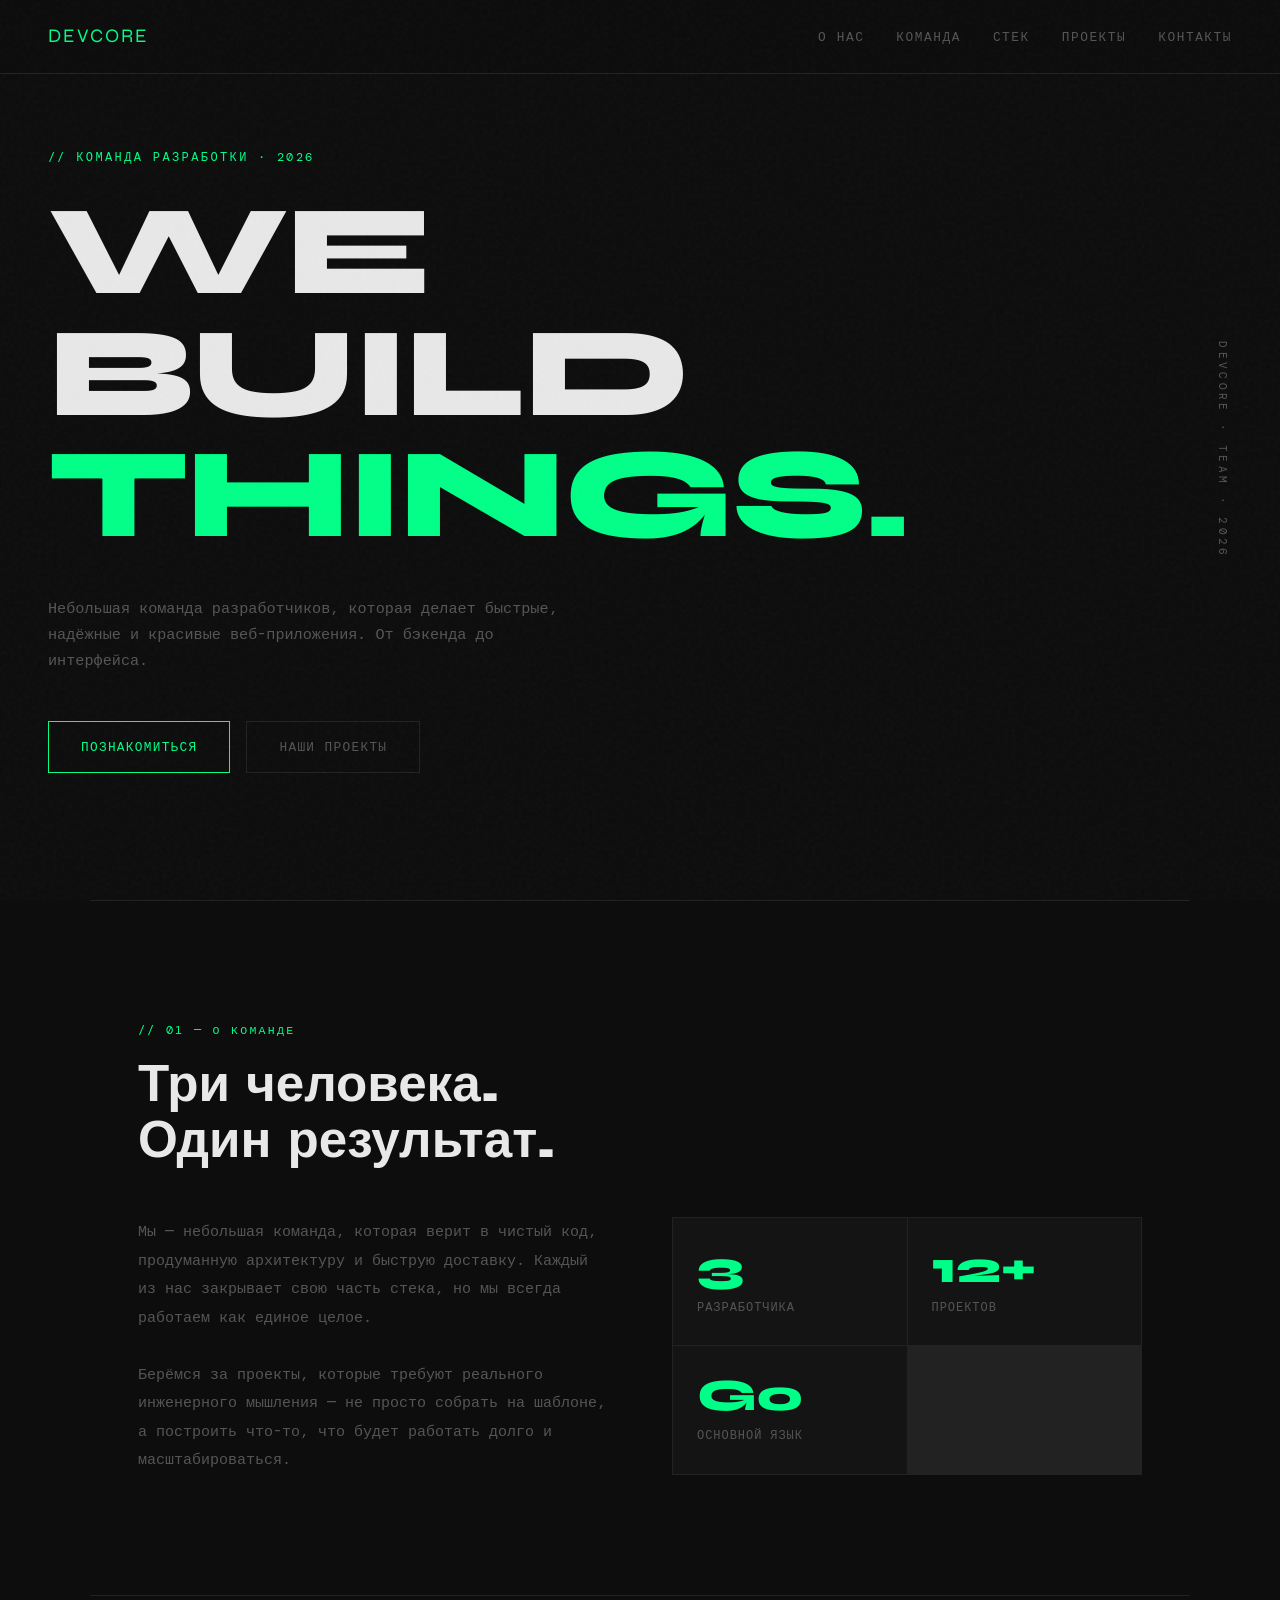
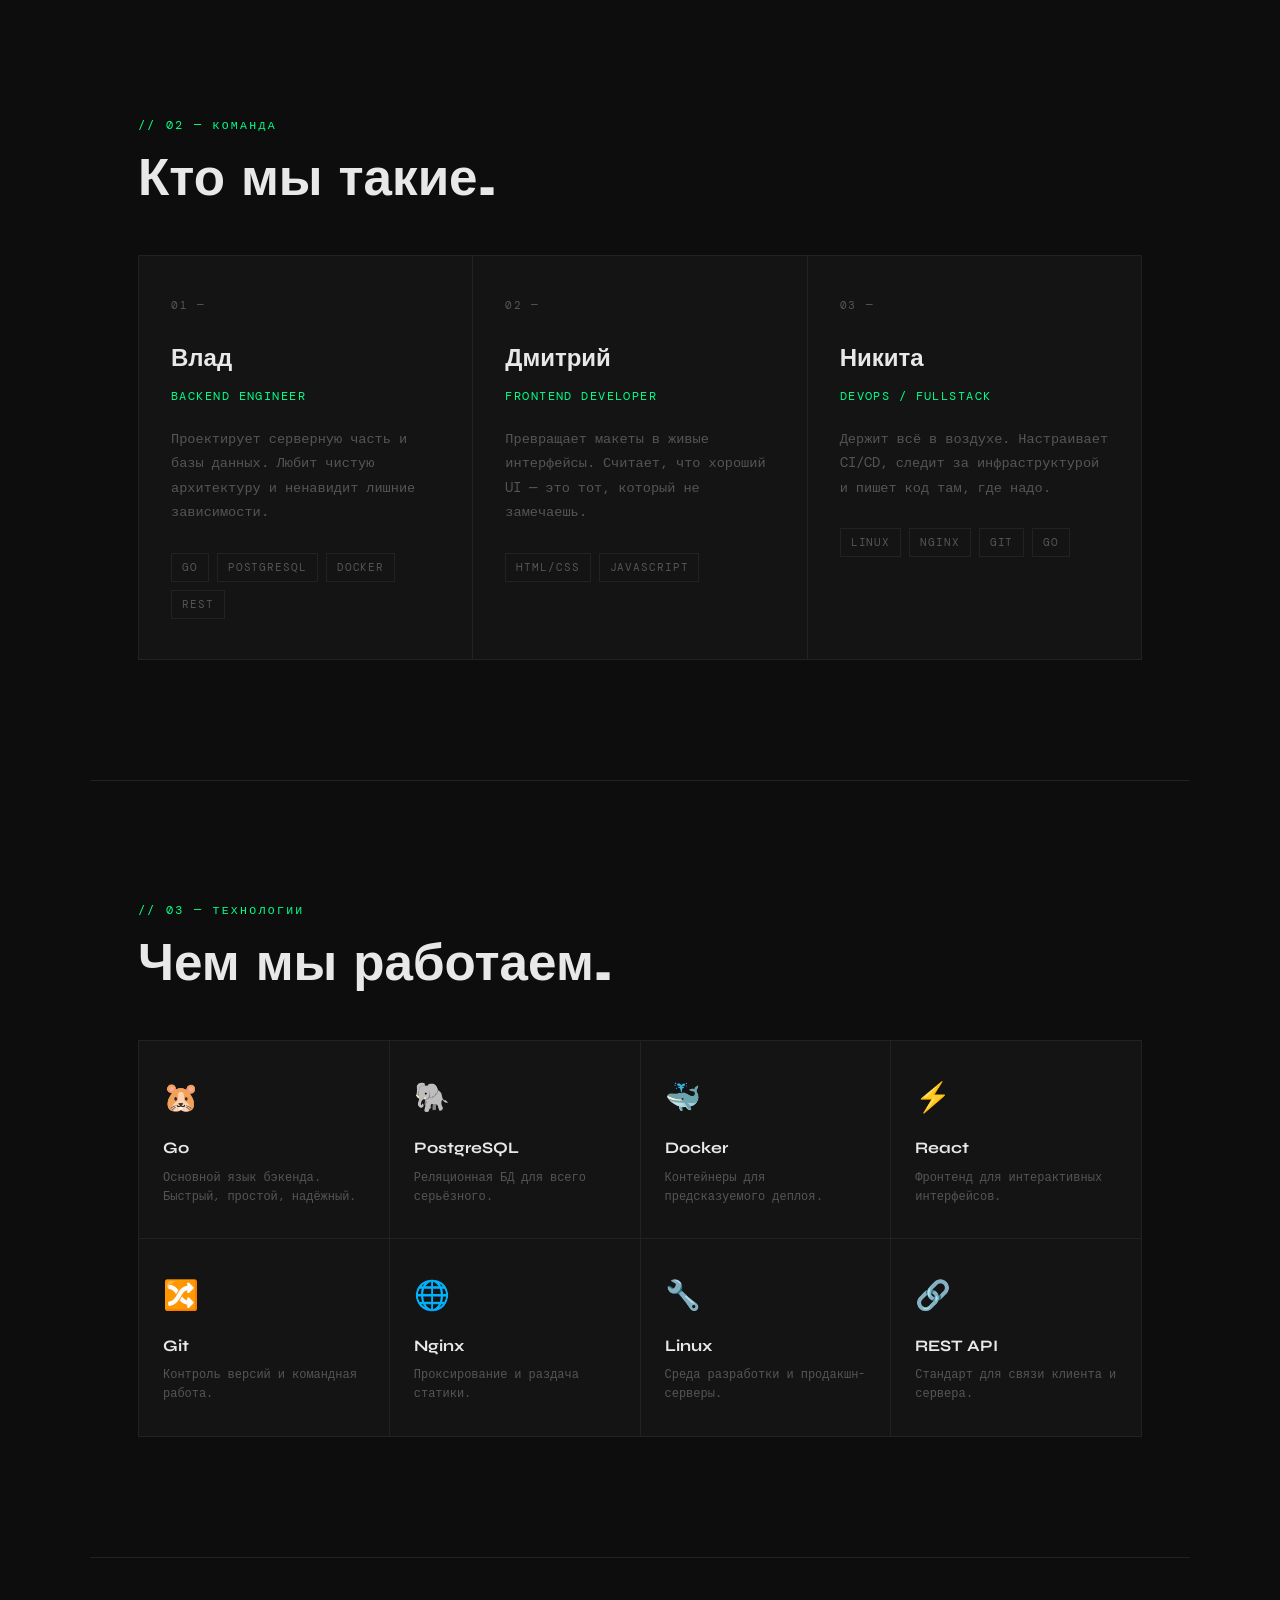
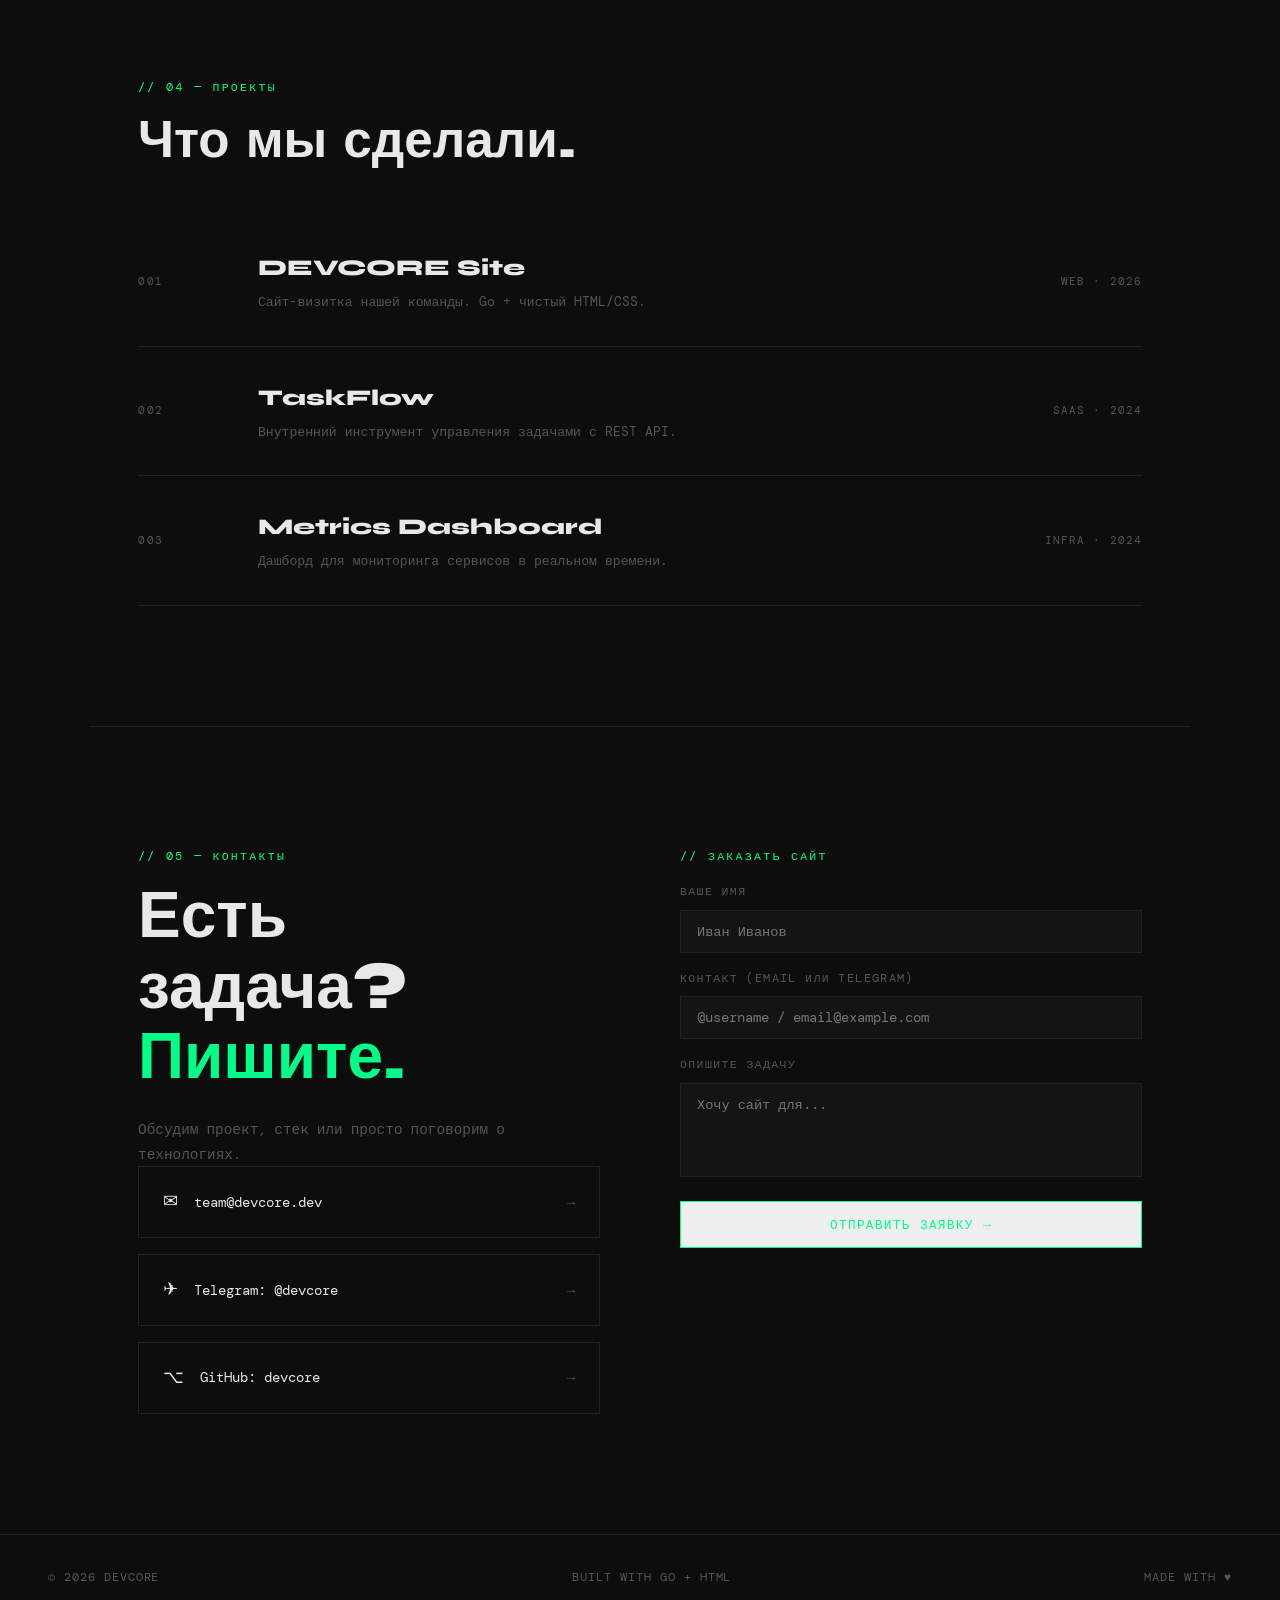
==== templates/index.html @ 5603a190 "New project architecture" ====
<!DOCTYPE html>
<html lang="ru">
<head> 
  <meta charset="UTF-8" />
  <meta name="viewport" content="width=device-width, initial-scale=1.0" />
  <title>DEVCORE — Команда разработки</title>
  <link rel="preconnect" href="https://fonts.googleapis.com" />
  <link href="https://fonts.googleapis.com/css2?family=Syne:wght@700;800&family=DM+Mono:wght@300;400&display=swap" rel="stylesheet" />
  <link rel="stylesheet" href="/static/css/style.css" />
</head>
<body>

  <!-- NAV -->
  <nav>
    <div class="nav-logo">DEVCORE</div>
    <ul class="nav-links">
      <li><a href="#about">О нас</a></li>
      <li><a href="#team">Команда</a></li>
      <li><a href="#tech">Стек</a></li>
      <li><a href="#projects">Проекты</a></li>
      <li><a href="#contact">Контакты</a></li>
    </ul>
  </nav>

  <!-- HERO -->
  <section id="hero">
    <p class="hero-label">// Команда разработки · 2026</p>
    <h1 class="hero-title">WE<br/>BUILD<br/><span>THINGS.</span></h1>
    <p class="hero-sub">
      Небольшая команда разработчиков, которая делает быстрые,
      надёжные и красивые веб-приложения. От бэкенда до интерфейса.
    </p>
    <div class="hero-cta">
      <a href="#team" class="btn">Познакомиться</a>
      <a href="#projects" class="btn btn-ghost">Наши проекты</a>
    </div>
    <span class="hero-line">DEVCORE · TEAM · 2026</span>
  </section>

  <div class="divider"></div>

  <!-- О КОМАНДЕ -->
  <section id="about">
    <div class="reveal">
      <p class="section-label">// 01 — О команде</p>
      <h2 class="section-title">Три человека.<br/>Один результат.</h2>
    </div>
    <div class="about-grid reveal">
      <div class="about-text">
        <p>Мы — небольшая команда, которая верит в чистый код, продуманную архитектуру и быструю доставку. Каждый из нас закрывает свою часть стека, но мы всегда работаем как единое целое.</p>
        <br/>
        <p>Берёмся за проекты, которые требуют реального инженерного мышления — не просто собрать на шаблоне, а построить что-то, что будет работать долго и масштабироваться.</p>
      </div>
      <div class="about-stats">
        <div class="stat">
          <div class="stat-number">3</div>
          <div class="stat-label">Разработчика</div>
        </div>
        <div class="stat">
          <div class="stat-number">12+</div>
          <div class="stat-label">Проектов</div>
        </div>
        <div class="stat">
          <div class="stat-number">Go</div>
          <div class="stat-label">Основной язык</div>
    </div>
  </section>
  <div class="divider"></div>

  <!-- КОМАНДА -->
  <section id="team">
    <div class="reveal">
      <p class="section-label">// 02 — Команда</p>
      <h2 class="section-title">Кто мы такие.</h2>
    </div>
    <div class="team-grid reveal">

      <div class="member">
        <div class="member-number">01 —</div>
        <div class="member-name">Влад</div>
        <div class="member-role">Backend Engineer</div>
        <div class="member-desc">
          Проектирует серверную часть и базы данных. Любит чистую архитектуру и ненавидит лишние зависимости.
        </div>
        <div class="member-skills">
          <span class="skill-tag">Go</span>
          <span class="skill-tag">PostgreSQL</span>
          <span class="skill-tag">Docker</span>
          <span class="skill-tag">REST</span>
        </div>
      </div>

      <div class="member">
        <div class="member-number">02 —</div>
        <div class="member-name">Дмитрий</div>
        <div class="member-role">Frontend Developer</div>
        <div class="member-desc">
          Превращает макеты в живые интерфейсы. Считает, что хороший UI — это тот, который не замечаешь.
        </div>
        <div class="member-skills">
          <span class="skill-tag">HTML/CSS</span>
          <span class="skill-tag">JavaScript</span>
        </div>
      </div>

      <div class="member">
        <div class="member-number">03 —</div>
        <div class="member-name">Никита</div>
        <div class="member-role">DevOps / Fullstack</div>
        <div class="member-desc">
          Держит всё в воздухе. Настраивает CI/CD, следит за инфраструктурой и пишет код там, где надо.
        </div>
        <div class="member-skills">
          <span class="skill-tag">Linux</span>
          <span class="skill-tag">Nginx</span>
          <span class="skill-tag">Git</span>
          <span class="skill-tag">Go</span>
        </div>
      </div>

    </div>
  </section>

  <div class="divider"></div>

  <!-- ТЕХНОЛОГИИ -->
  <section id="tech">
    <div class="reveal">
      <p class="section-label">// 03 — Технологии</p>
      <h2 class="section-title">Чем мы работаем.</h2>
    </div>
    <div class="tech-grid reveal">
      <div class="tech-item">
        <div class="tech-icon">🐹</div>
        <div class="tech-name">Go</div>
        <div class="tech-desc">Основной язык бэкенда. Быстрый, простой, надёжный.</div>
      </div>
      <div class="tech-item">
        <div class="tech-icon">🐘</div>
        <div class="tech-name">PostgreSQL</div>
        <div class="tech-desc">Реляционная БД для всего серьёзного.</div>
      </div>
      <div class="tech-item">
        <div class="tech-icon">🐳</div>
        <div class="tech-name">Docker</div>
        <div class="tech-desc">Контейнеры для предсказуемого деплоя.</div>
      </div>
      <div class="tech-item">
        <div class="tech-icon">⚡</div>
        <div class="tech-name">React</div>
        <div class="tech-desc">Фронтенд для интерактивных интерфейсов.</div>
      </div>
      <div class="tech-item">
        <div class="tech-icon">🔀</div>
        <div class="tech-name">Git</div>
        <div class="tech-desc">Контроль версий и командная работа.</div>
      </div>
      <div class="tech-item">
        <div class="tech-icon">🌐</div>
        <div class="tech-name">Nginx</div>
        <div class="tech-desc">Проксирование и раздача статики.</div>
      </div>
      <div class="tech-item">
        <div class="tech-icon">🔧</div>
        <div class="tech-name">Linux</div>
        <div class="tech-desc">Среда разработки и продакшн-серверы.</div>
      </div>
      <div class="tech-item">
        <div class="tech-icon">🔗</div>
        <div class="tech-name">REST API</div>
        <div class="tech-desc">Стандарт для связи клиента и сервера.</div>
      </div>
    </div>
  </section>

  <div class="divider"></div>

  <!-- ПРОЕКТЫ -->
  <section id="projects">
    <div class="reveal">
      <p class="section-label">// 04 — Проекты</p>
      <h2 class="section-title">Что мы сделали.</h2>
    </div>
    <div class="projects-list reveal">
      <a href="#" class="project">
        <span class="project-num">001</span>
        <div>
          <div class="project-name">DEVCORE Site</div>
          <div class="project-desc">Сайт-визитка нашей команды. Go + чистый HTML/CSS.</div>
        </div>
        <span class="project-tag">Web · 2026</span>
      </a>
      <a href="#" class="project">
        <span class="project-num">002</span>
        <div>
          <div class="project-name">TaskFlow</div>
          <div class="project-desc">Внутренний инструмент управления задачами с REST API.</div>
        </div>
        <span class="project-tag">SaaS · 2024</span>
      </a>
      <a href="#" class="project">
        <span class="project-num">003</span>
        <div>
          <div class="project-name">Metrics Dashboard</div>
          <div class="project-desc">Дашборд для мониторинга сервисов в реальном времени.</div>
        </div>
        <span class="project-tag">Infra · 2024</span>
      </a>
    </div>
  </section>

  <div class="divider"></div>

  <!-- КОНТАКТЫ -->
<section id="contact">
  <div class="contact-wrap">
    <div class="reveal">
      <p class="section-label">// 05 — Контакты</p>
      <div class="contact-big">Есть<br/>задача?<br/><span>Пишите.</span></div>
      <p class="contact-sub">Обсудим проект, стек или просто поговорим о технологиях.</p>
      <div class="contact-links">
        <a href="mailto:team@devcore.dev" class="contact-link">
          <span class="contact-link-icon">✉</span>
          <span class="contact-link-label">team@devcore.dev</span>
          <span class="contact-link-arrow">→</span>
        </a>
        <a href="https://t.me/devcore" class="contact-link">
          <span class="contact-link-icon">✈</span>
          <span class="contact-link-label">Telegram: @devcore</span>
          <span class="contact-link-arrow">→</span>
        </a>
        <a href="https://github.com/devcore" class="contact-link">
          <span class="contact-link-icon">⌥</span>
          <span class="contact-link-label">GitHub: devcore</span>
          <span class="contact-link-arrow">→</span>
        </a>
      </div>
    </div>

    <form class="order-form reveal" action="/order" method="POST">
      <p class="section-label">// Заказать сайт</p>
      <div class="form-group">
        <label for="name">Ваше имя</label>
        <input type="text" id="name" name="name" placeholder="Иван Иванов" required />
      </div>
      <div class="form-group">
        <label for="contact">Контакт (email или telegram)</label>
        <input type="text" id="contact" name="contact" placeholder="@username / email@example.com" required />
      </div>
      <div class="form-group">
        <label for="message">Опишите задачу</label>
        <textarea id="message" name="message" placeholder="Хочу сайт для..." rows="4"></textarea>
      </div>
      <button type="submit" class="btn">Отправить заявку →</button>
    </form>

  </div>
</section>
  <!-- FOOTER -->
  <footer>
    <span>© 2026 DEVCORE</span>
    <span>BUILT WITH GO + HTML</span>
    <span>MADE WITH ♥</span>
  </footer>

  <script>
    // Появление элементов при скролле
    const observer = new IntersectionObserver((entries) => {
      entries.forEach((entry, i) => {
        if (entry.isIntersecting) {
          setTimeout(() => entry.target.classList.add('visible'), i * 120);
        }
      });
    }, { threshold: 0.1 });

    document.querySelectorAll('.reveal').forEach(el => observer.observe(el));
  </script>

</body>
</html>
---- static/css/style.css ----
/* ── переменные ── */
    :root {
      --bg:        #0d0d0d;
      --surface:   #141414;
      --border:    #222;
      --text:      #e8e8e8;
      --muted:     #555;
      --accent:    #00ff88;
      --accent2:   #ff3c5f;
      --font-head: 'Syne', sans-serif;
      --font-mono: 'DM Mono', monospace;
    }

    /* ── сброс ── */
    *, *::before, *::after { box-sizing: border-box; margin: 0; padding: 0; }
    html { scroll-behavior: smooth; }
    body {
      background: var(--bg);
      color: var(--text);
      font-family: var(--font-mono);
      font-size: 15px;
      line-height: 1.7;
      overflow-x: hidden;
    }

    /* ── шум-оверлей ── */
    body::before {
      content: '';
      position: fixed; inset: 0;
      background-image: url("data:image/svg+xml,%3Csvg viewBox='0 0 256 256' xmlns='http://www.w3.org/2000/svg'%3E%3Cfilter id='n'%3E%3CfeTurbulence type='fractalNoise' baseFrequency='0.9' numOctaves='4' stitchTiles='stitch'/%3E%3C/filter%3E%3Crect width='100%25' height='100%25' filter='url(%23n)' opacity='1'/%3E%3C/svg%3E");
      opacity: .03;
      pointer-events: none;
      z-index: 999;
    }

    /* ── навигация ── */
    nav {
      position: fixed; top: 0; left: 0; right: 0;
      display: flex; justify-content: space-between; align-items: center;
      padding: 20px 48px;
      border-bottom: 1px solid var(--border);
      background: rgba(13,13,13,.85);
      backdrop-filter: blur(12px);
      z-index: 100;
    }
    .nav-logo {
      font-family: var(--font-head);
      font-size: 1.2rem;
      letter-spacing: .1em;
      color: var(--accent);
    }
    .nav-links { display: flex; gap: 32px; list-style: none; }
    .nav-links a {
      color: var(--muted);
      text-decoration: none;
      font-size: .8rem;
      letter-spacing: .12em;
      text-transform: uppercase;
      transition: color .2s;
    }
    .nav-links a:hover { color: var(--accent); }

    /* ── секции ── */
    section { padding: 120px 48px; max-width: 1100px; margin: 0 auto; }

    /* ── hero ── */
    #hero {
      min-height: 100vh;
      display: flex; flex-direction: column; justify-content: center;
      padding-top: 140px;
      max-width: 100%;
      padding-left: 48px; padding-right: 48px;
      position: relative;
    }
    .hero-label {
      font-size: .75rem;
      letter-spacing: .2em;
      text-transform: uppercase;
      color: var(--accent);
      margin-bottom: 24px;
    }
    .hero-title {
      font-family: var(--font-head);
      font-size: clamp(4rem, 10vw, 9rem);
      font-weight: 800;
      line-height: .95;
      letter-spacing: -.02em;
      color: var(--text);
    }
    .hero-title span { color: var(--accent); }
    .hero-sub {
      margin-top: 40px;
      max-width: 520px;
      color: var(--muted);
      font-size: .95rem;
    }
    .hero-cta {
      margin-top: 48px;
      display: flex; gap: 16px; flex-wrap: wrap;
    }
    .btn {
      display: inline-block;
      padding: 14px 32px;
      font-family: var(--font-mono);
      font-size: .8rem;
      letter-spacing: .1em;
      text-transform: uppercase;
      text-decoration: none;
      border: 1px solid var(--accent);
      color: var(--accent);
      transition: background .2s, color .2s;
    }
    .btn:hover { background: var(--accent); color: #000; }
    .btn-ghost {
      border-color: var(--border);
      color: var(--muted);
    }
    .btn-ghost:hover { background: var(--surface); color: var(--text); }

    /* декоративная линия hero */
    .hero-line {
      position: absolute; right: 48px; top: 50%;
      transform: translateY(-50%);
      writing-mode: vertical-rl;
      font-size: .7rem;
      letter-spacing: .3em;
      text-transform: uppercase;
      color: var(--muted);
    }

    /* ── разделитель ── */
    .divider {
      width: 100%; height: 1px;
      background: var(--border);
      max-width: 1100px;
      margin: 0 auto;
    }

    /* ── заголовок секции ── */
    .section-label {
      font-size: .72rem;
      letter-spacing: .2em;
      text-transform: uppercase;
      color: var(--accent);
      margin-bottom: 16px;
    }
    .section-title {
      font-family: var(--font-head);
      font-size: clamp(2rem, 4vw, 3.2rem);
      font-weight: 800;
      line-height: 1.1;
      margin-bottom: 48px;
    }

    /* ── о команде ── */
    .about-grid {
      display: grid;
      grid-template-columns: 1fr 1fr;
      gap: 64px;
      align-items: start;
    }
    .about-text { color: var(--muted); line-height: 1.9; }
    .about-stats {
      display: grid;
      grid-template-columns: 1fr 1fr;
      gap: 1px;
      background: var(--border);
      border: 1px solid var(--border);
    }
    .stat {
      background: var(--surface);
      padding: 28px 24px;
    }
    .stat-number {
      font-family: var(--font-head);
      font-size: 2.8rem;
      font-weight: 800;
      color: var(--accent);
      line-height: 1;
    }
    .stat-label {
      font-size: .75rem;
      color: var(--muted);
      margin-top: 6px;
      letter-spacing: .08em;
      text-transform: uppercase;
    }

    /* ── команда ── */
    .team-grid {
      display: grid;
      grid-template-columns: repeat(3, 1fr);
      gap: 1px;
      background: var(--border);
      border: 1px solid var(--border);
    }
    .member {
      background: var(--surface);
      padding: 40px 32px;
      position: relative;
      overflow: hidden;
      transition: background .25s;
    }
    .member::after {
      content: '';
      position: absolute; bottom: 0; left: 0; right: 0;
      height: 2px;
      background: var(--accent);
      transform: scaleX(0);
      transform-origin: left;
      transition: transform .3s ease;
    }
    .member:hover { background: #171717; }
    .member:hover::after { transform: scaleX(1); }
    .member-number {
      font-size: .7rem;
      color: var(--muted);
      letter-spacing: .15em;
      margin-bottom: 24px;
    }
    .member-name {
      font-family: var(--font-head);
      font-size: 1.5rem;
      font-weight: 800;
      margin-bottom: 6px;
    }
    .member-role {
      font-size: .75rem;
      color: var(--accent);
      letter-spacing: .12em;
      text-transform: uppercase;
      margin-bottom: 20px;
    }
    .member-desc {
      font-size: .85rem;
      color: var(--muted);
      line-height: 1.8;
      margin-bottom: 28px;
    }
    .member-skills {
      display: flex; flex-wrap: wrap; gap: 8px;
    }
    .skill-tag {
      font-size: .7rem;
      letter-spacing: .08em;
      padding: 4px 10px;
      border: 1px solid var(--border);
      color: var(--muted);
      text-transform: uppercase;
    }

    /* ── технологии ── */
    .tech-grid {
      display: grid;
      grid-template-columns: repeat(4, 1fr);
      gap: 1px;
      background: var(--border);
      border: 1px solid var(--border);
    }
    .tech-item {
      background: var(--surface);
      padding: 32px 24px;
      transition: background .2s;
    }
    .tech-item:hover { background: #171717; }
    .tech-icon {
      font-size: 1.8rem;
      margin-bottom: 12px;
    }
    .tech-name {
      font-family: var(--font-head);
      font-size: 1rem;
      font-weight: 700;
      margin-bottom: 6px;
    }
    .tech-desc {
      font-size: .75rem;
      color: var(--muted);
      line-height: 1.6;
    }

    /* ── проекты ── */
    .projects-list { display: flex; flex-direction: column; }
    .project {
      display: grid;
      grid-template-columns: 80px 1fr auto;
      align-items: center;
      gap: 40px;
      padding: 32px 0;
      border-bottom: 1px solid var(--border);
      text-decoration: none;
      color: inherit;
      transition: padding-left .25s;
    }
    .project:hover { padding-left: 12px; }
    .project:hover .project-name { color: var(--accent); }
    .project-num {
      font-size: .7rem;
      color: var(--muted);
      letter-spacing: .15em;
    }
    .project-name {
      font-family: var(--font-head);
      font-size: 1.4rem;
      font-weight: 800;
      transition: color .25s;
    }
    .project-desc {
      font-size: .82rem;
      color: var(--muted);
      margin-top: 4px;
    }
    .project-tag {
      font-size: .7rem;
      color: var(--muted);
      letter-spacing: .1em;
      text-transform: uppercase;
      white-space: nowrap;
    }

    /* ── контакты ── */
    .contact-wrap {
      display: grid;
      grid-template-columns: 1fr 1fr;
      gap: 80px;
      align-items: start;
    }
    .contact-big {
      font-family: var(--font-head);
      font-size: clamp(2.5rem, 5vw, 4rem);
      font-weight: 800;
      line-height: 1.1;
      margin-bottom: 24px;
    }
    .contact-big span { color: var(--accent); }
    .contact-sub { color: var(--muted); font-size: .9rem; }
    .contact-links { display: flex; flex-direction: column; gap: 16px; }
    .contact-link {
      display: flex; align-items: center; gap: 16px;
      padding: 20px 24px;
      border: 1px solid var(--border);
      color: var(--text);
      text-decoration: none;
      font-size: .85rem;
      transition: border-color .2s, color .2s;
    }
    .contact-link:hover { border-color: var(--accent); color: var(--accent); }
    .contact-link-icon { font-size: 1.1rem; }
    .contact-link-label { flex: 1; }
    .contact-link-arrow { color: var(--muted); transition: color .2s; }
    .contact-link:hover .contact-link-arrow { color: var(--accent); }

    /* ── footer ── */
    footer {
      border-top: 1px solid var(--border);
      padding: 32px 48px;
      display: flex; justify-content: space-between; align-items: center;
      color: var(--muted);
      font-size: .75rem;
      letter-spacing: .08em;
    }

    /* ── анимация появления ── */
    .reveal {
      opacity: 0;
      transform: translateY(28px);
      transition: opacity .7s ease, transform .7s ease;
    }
    .reveal.visible { opacity: 1; transform: none; }

    /* ── адаптив ── */
    @media (max-width: 768px) {
      nav { padding: 16px 24px; }
      .nav-links { display: none; }
      section { padding: 80px 24px; }
      #hero { padding-left: 24px; padding-right: 24px; }
      .hero-line { display: none; }
      .about-grid, .contact-wrap { grid-template-columns: 1fr; gap: 40px; }
      .team-grid, .tech-grid { grid-template-columns: 1fr; }
      .project { grid-template-columns: 60px 1fr; }
      .project-tag { display: none; }
      footer { flex-direction: column; gap: 8px; text-align: center; }
    }
    
    /* ── форма заявки ── */
  .order-form { display: flex; flex-direction: column; gap: 0; }
  .form-group { margin-bottom: 16px; }
  .form-group label {
    display: block;
    font-size: .72rem;
    letter-spacing: .12em;
    text-transform: uppercase;
    color: var(--muted);
    margin-bottom: 8px;
  }
  .form-group input,
  .form-group textarea {
    width: 100%;
    background: var(--surface);
    border: 1px solid var(--border);
    color: var(--text);
    font-family: var(--font-mono);
    font-size: .85rem;
    padding: 12px 16px;
    outline: none;
    transition: border-color .2s;
    resize: none;
  }
  .form-group input:focus,
  .form-group textarea:focus { border-color: var(--accent); }
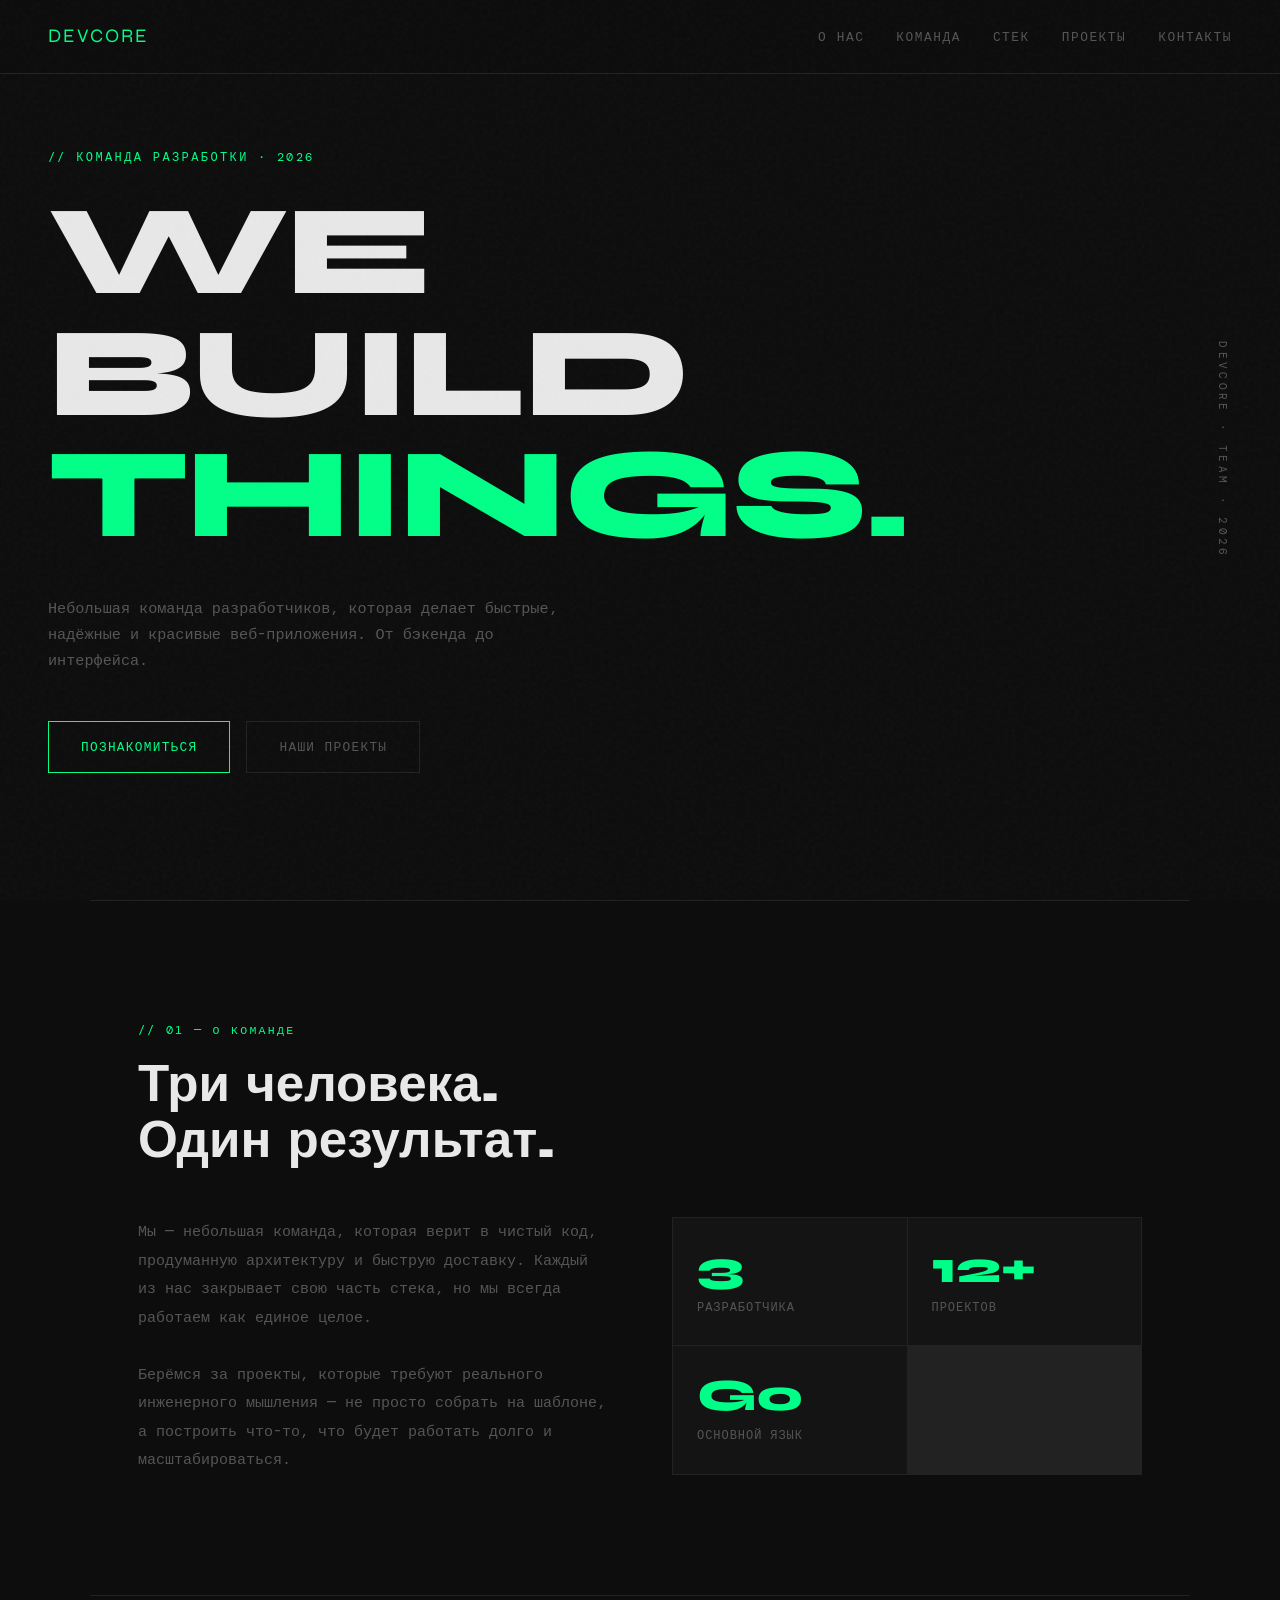
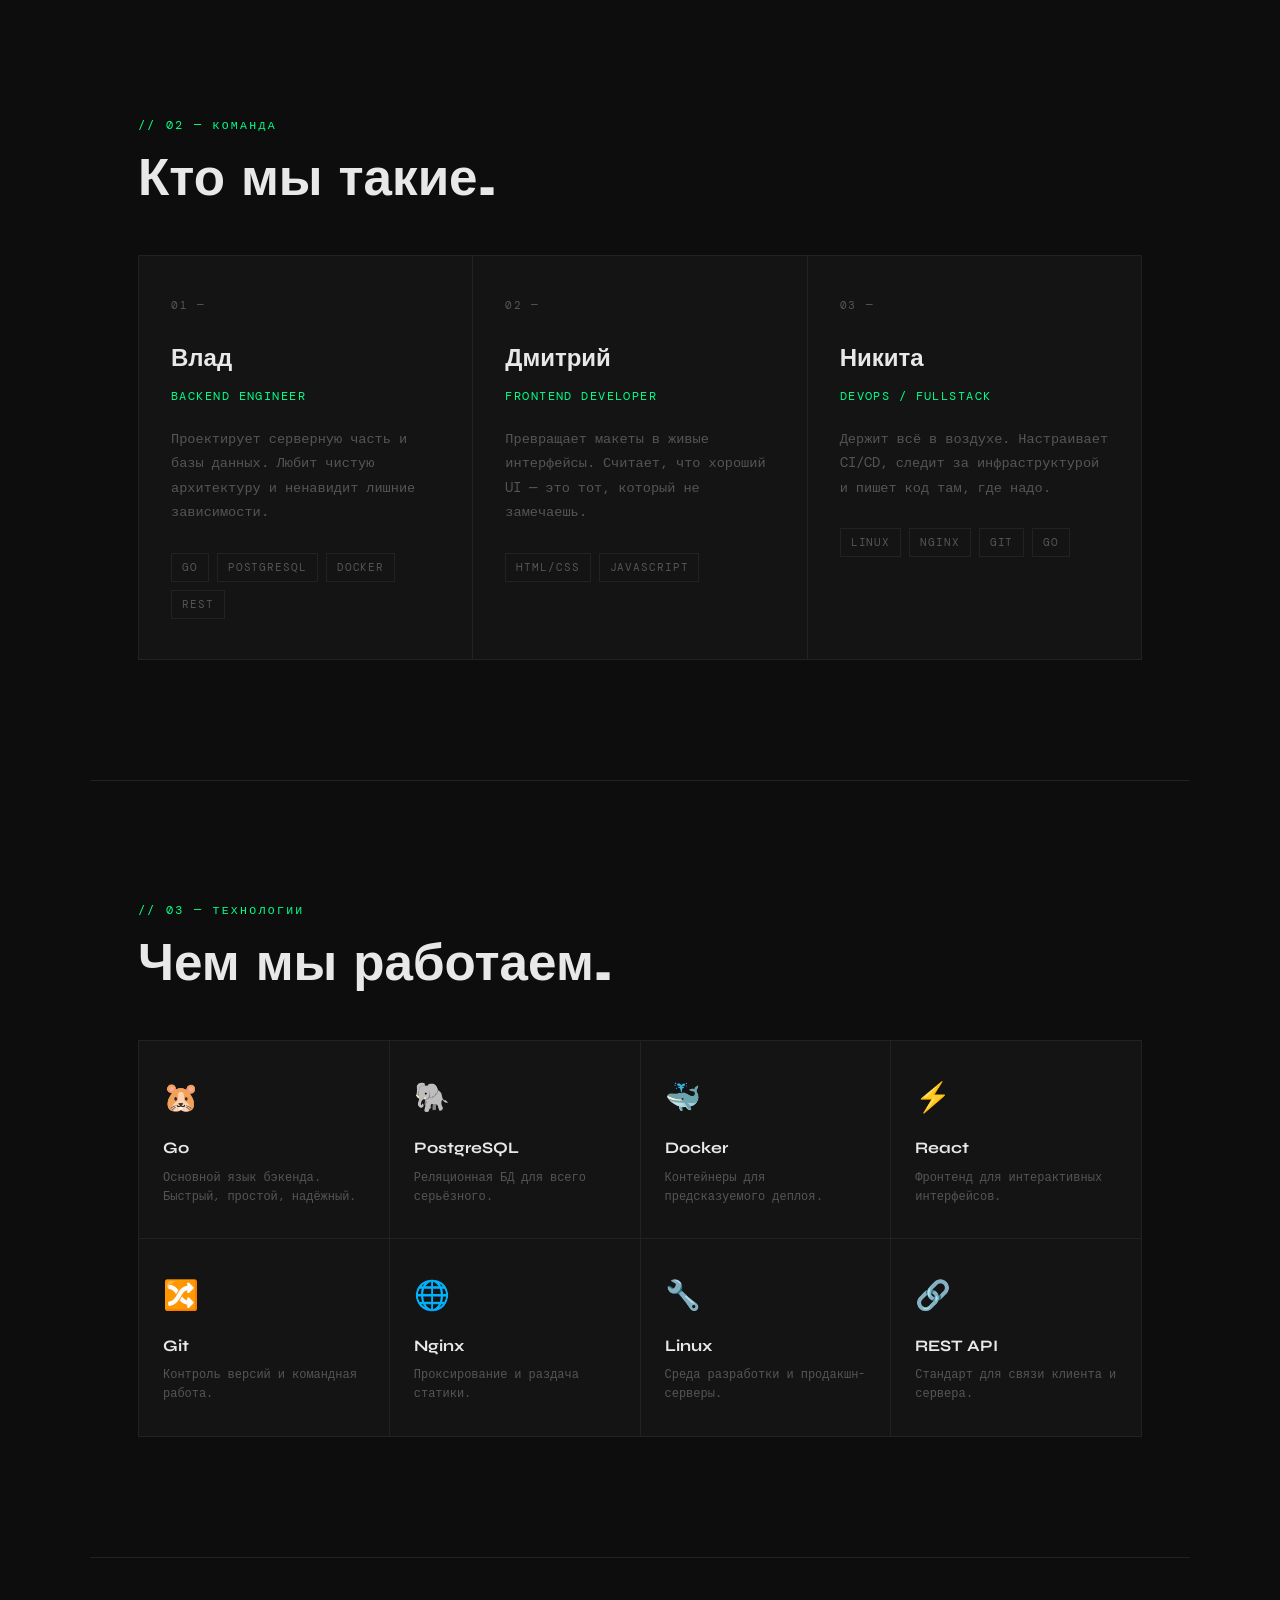
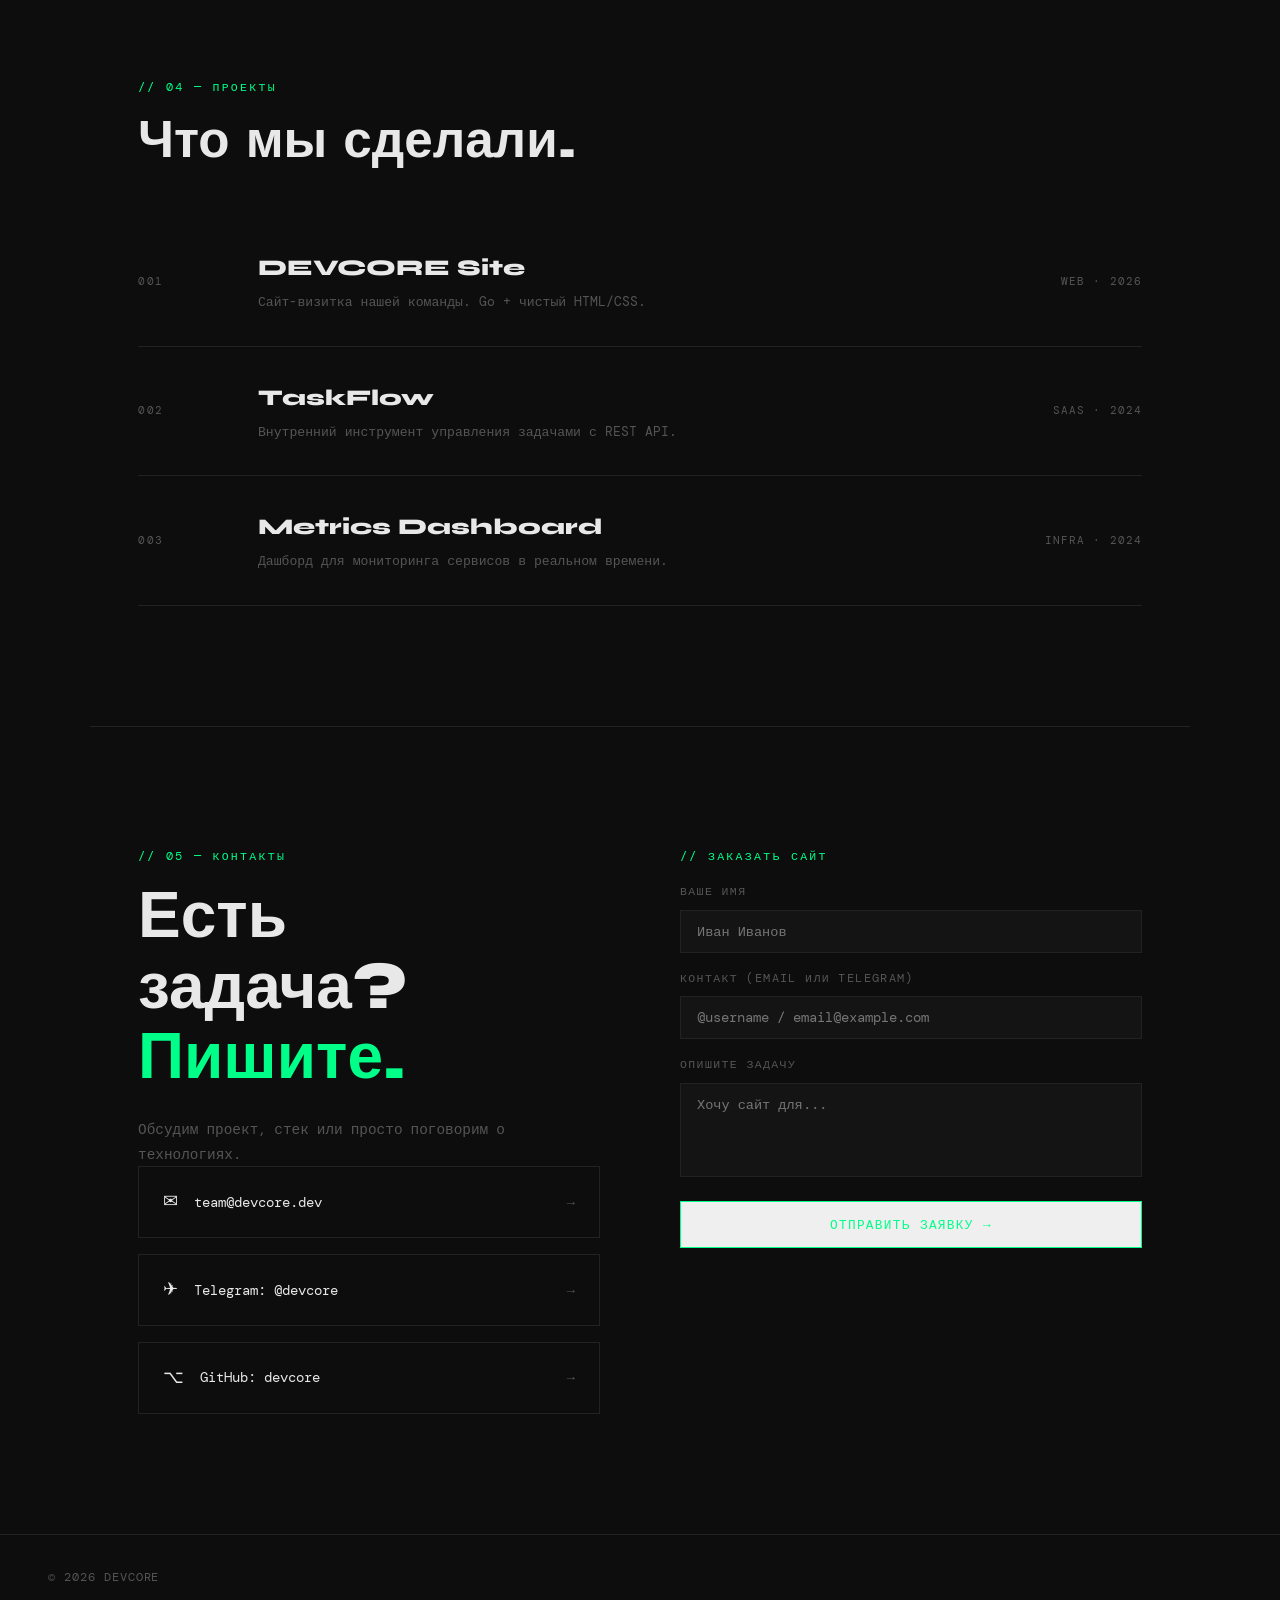
==== commit 8dc43a4c: "update 1" ====
--- a/templates/index.html
+++ b/templates/index.html
@@ -259,8 +259,6 @@
   <!-- FOOTER -->
   <footer>
     <span>© 2026 DEVCORE</span>
-    <span>BUILT WITH GO + HTML</span>
-    <span>MADE WITH ♥</span>
   </footer>
 
   <script>
